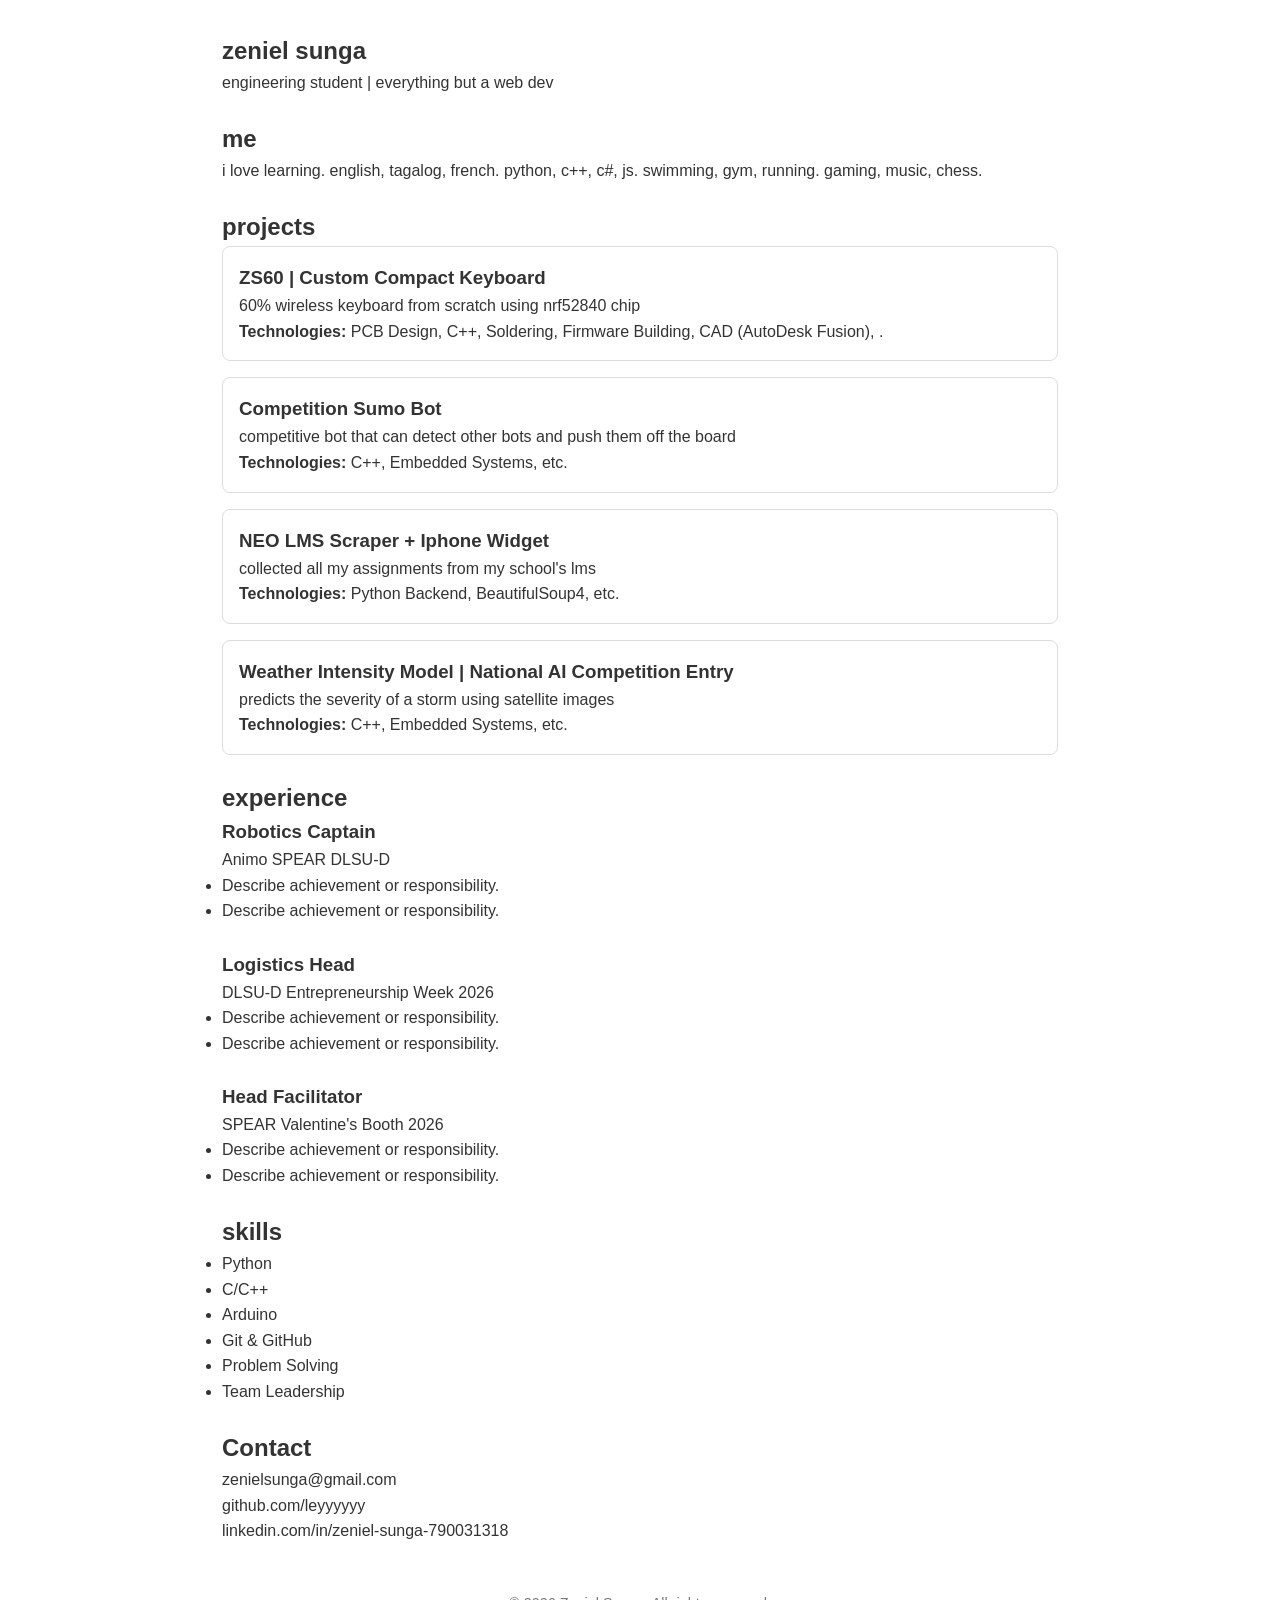
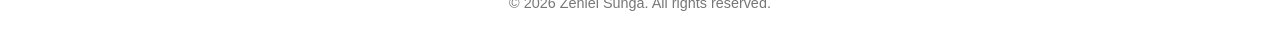
==== index.html @ 620a09bf "overhaul" ====
<!DOCTYPE html>
<html lang="en">
<head>
    <meta charset="UTF-8">
    <meta name="viewport" content="width=device-width, initial-scale=1.0">
    <title>zen sunga</title>
    <link rel="icon" type="image/x-icon" href="images\dinosaur.webp">

    <style>
        * {
            margin: 0;
            padding: 0;
            box-sizing: border-box;
        }

        body {
            font-family: Arial, sans-serif;
            line-height: 1.6;
            max-width: 900px;
            margin: auto;
            padding: 2rem;
            color: #333;
        }

        nav {
            margin-bottom: 2rem;
        }

        nav a {
            margin-right: 1rem;
            text-decoration: none;
            color: #0066cc;
        }

        section {
            margin-bottom: 1.5rem;
        }

        /* h1, h2 {
            margin-bottom: 0rem;
        } */

        .project {
            border: 1px solid #ddd;
            padding: 1rem;
            margin-bottom: 1rem;
            border-radius: 8px;
        }

        footer {
            margin-top: 3rem;
            text-align: center;
            color: #777;
            font-size: 0.9rem;
        }
    </style>
</head>
<body>

    <section>
        <h1>zeniel sunga</h1>
        <p>engineering student | everything but a web dev</p>
    </section>

    <!-- <nav>
        <a href="#about">About</a>
        <a href="#projects">Projects</a>
        <a href="#experience">Experience</a>
        <a href="#skills">Skills</a>
        <a href="#contact">Contact</a>
    </nav> -->

    <section id="about">
        <h2>me</h2>
        <p>
            i love learning. english, tagalog, french. python, c++, c#, js. swimming, gym, running. gaming, music, chess.
        </p>
    </section>

    <section id="projects">
        <h2>projects</h2>

        <div class="project">
            <h3>ZS60 | Custom Compact Keyboard</h3>
            <p>
                60% wireless keyboard from scratch using nrf52840 chip
            </p>
            <p><strong>Technologies:</strong> PCB Design, C++, Soldering, Firmware Building, CAD (AutoDesk Fusion), .</p>
        </div>

        <div class="project">
            <h3>Competition Sumo Bot</h3>
            <p>
                competitive bot that can detect other bots and push them off the board 
            </p>
            <p><strong>Technologies:</strong> C++, Embedded Systems, etc.</p>
        </div>
        
        <div class="project">
            <h3>NEO LMS Scraper + Iphone Widget </h3>
            <p>
                collected all my assignments from my school's lms
            </p>
            <p><strong>Technologies:</strong> Python Backend, BeautifulSoup4, etc.</p>
        </div>
        
        <div class="project">
            <h3>Weather Intensity Model | National AI Competition Entry</h3>
            <p>
                predicts the severity of a storm using satellite images
            </p>
            <p><strong>Technologies:</strong> C++, Embedded Systems, etc.</p>
        </div>
    </section>

    <section id="experience">
        <h2>experience</h2>


        <h3>Robotics Captain</h3>
        <p>Animo SPEAR DLSU-D</p>
        <ul>
            <li>Describe achievement or responsibility.</li>
            <li>Describe achievement or responsibility.</li>
        </ul>

        <br>

        <h3>Logistics Head</h3>
        <p>DLSU-D Entrepreneurship Week 2026</p>
        <ul>
            <li>Describe achievement or responsibility.</li>
            <li>Describe achievement or responsibility.</li>
        </ul>

        <br>

        <h3>Head Facilitator</h3>
        <p>SPEAR Valentine's Booth 2026</p>
        <ul>
            <li>Describe achievement or responsibility.</li>
            <li>Describe achievement or responsibility.</li>
        </ul>
    </section>

    <section id="skills">
        <h2>skills</h2>

        <ul>
            <li>Python</li>
            <li>C/C++</li>
            <li>Arduino</li>
            <li>Git & GitHub</li>
            <li>Problem Solving</li>
            <li>Team Leadership</li>
        </ul>
    </section>

    <section id="contact">
        <h2>Contact</h2>

        <p>zenielsunga@gmail.com</p>
        <p>github.com/leyyyyyy</p>
        <p>linkedin.com/in/zeniel-sunga-790031318</p>
    </section>

    <footer>
        <p>&copy; 2026 Zeniel Sunga. All rights reserved.</p>
    </footer>

</body>
</html>
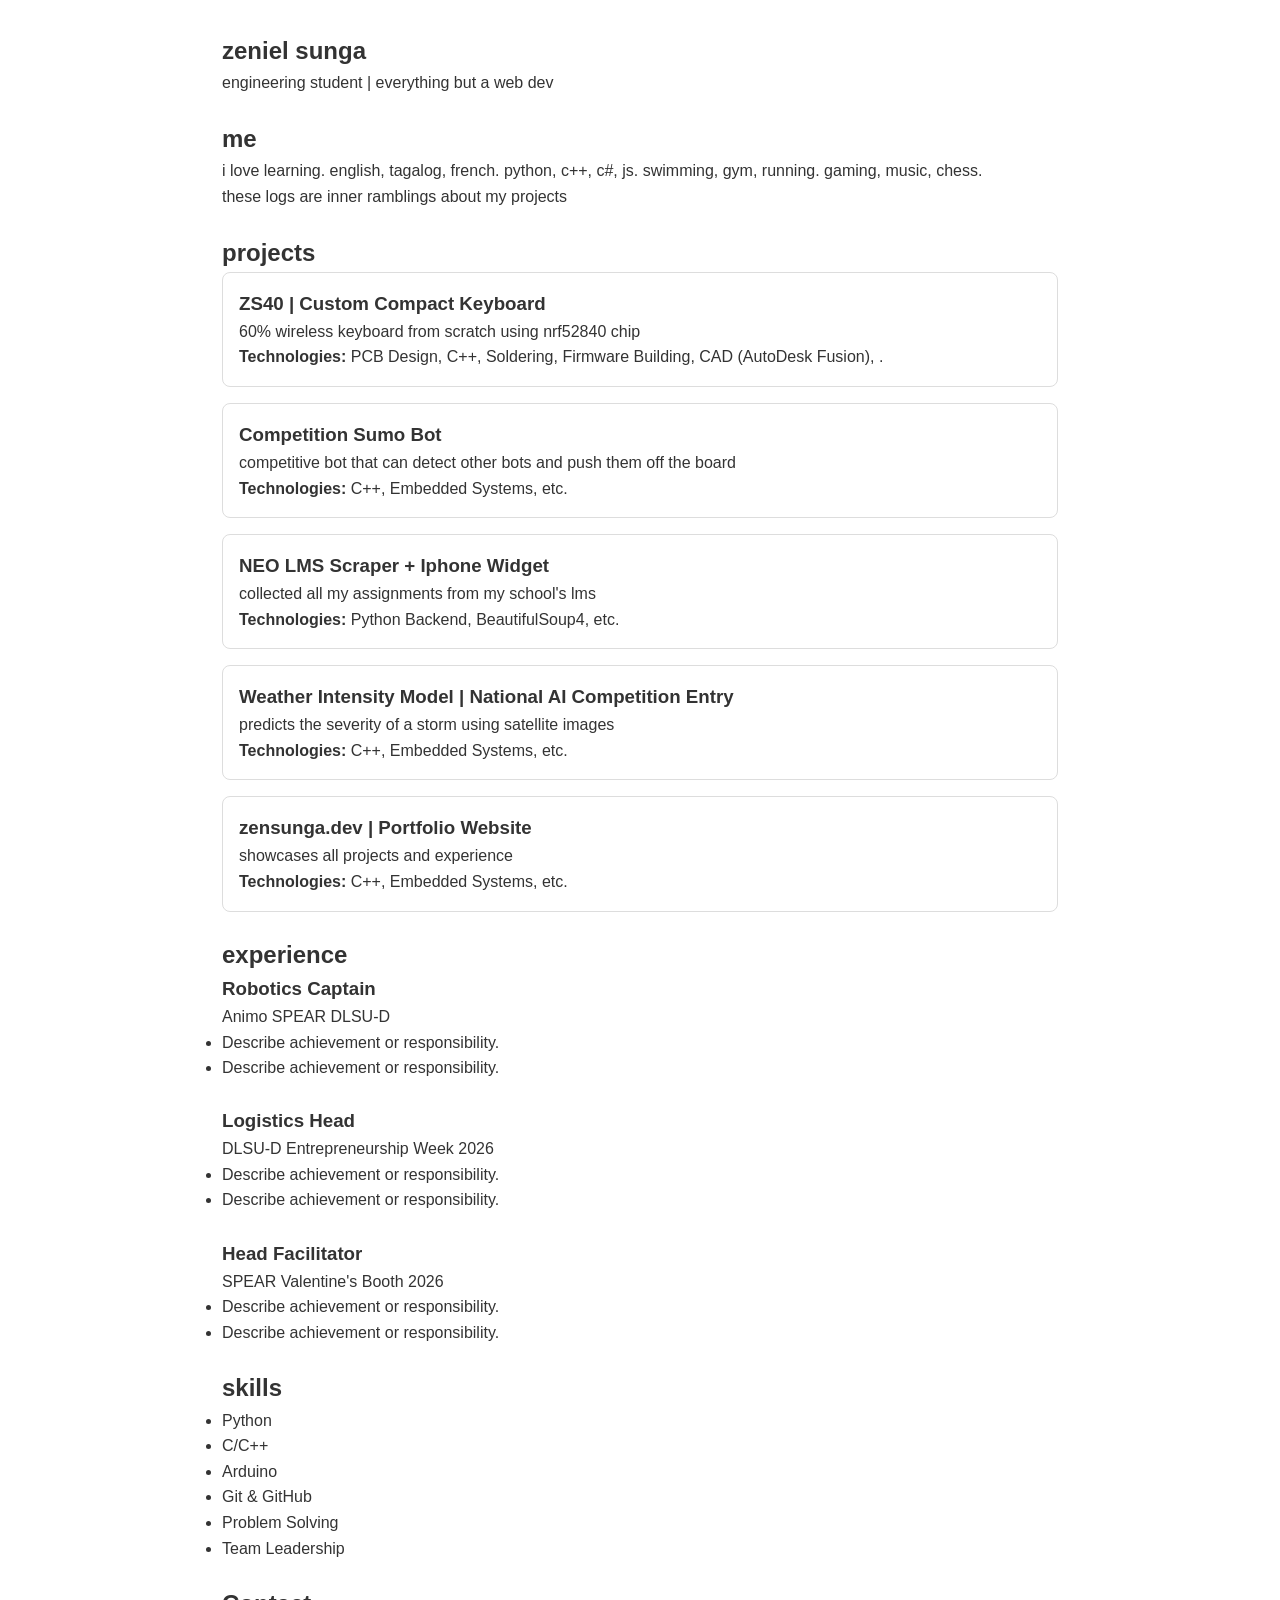
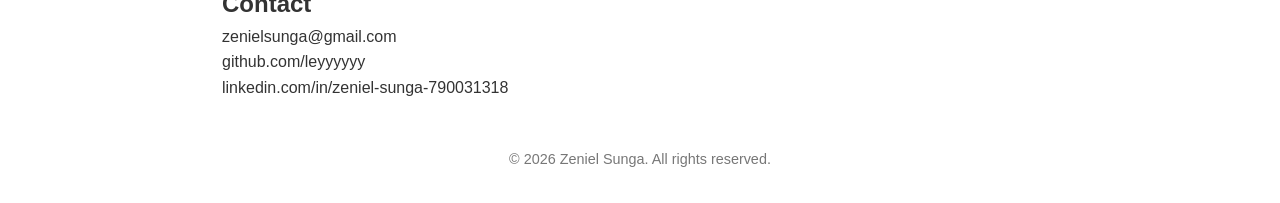
==== commit b61a7b48: "Created Project Page" ====
--- a/index.html
+++ b/index.html
@@ -5,55 +5,8 @@
     <meta name="viewport" content="width=device-width, initial-scale=1.0">
     <title>zen sunga</title>
     <link rel="icon" type="image/x-icon" href="images\dinosaur.webp">
-
-    <style>
-        * {
-            margin: 0;
-            padding: 0;
-            box-sizing: border-box;
-        }
-
-        body {
-            font-family: Arial, sans-serif;
-            line-height: 1.6;
-            max-width: 900px;
-            margin: auto;
-            padding: 2rem;
-            color: #333;
-        }
-
-        nav {
-            margin-bottom: 2rem;
-        }
-
-        nav a {
-            margin-right: 1rem;
-            text-decoration: none;
-            color: #0066cc;
-        }
-
-        section {
-            margin-bottom: 1.5rem;
-        }
-
-        /* h1, h2 {
-            margin-bottom: 0rem;
-        } */
-
-        .project {
-            border: 1px solid #ddd;
-            padding: 1rem;
-            margin-bottom: 1rem;
-            border-radius: 8px;
-        }
-
-        footer {
-            margin-top: 3rem;
-            text-align: center;
-            color: #777;
-            font-size: 0.9rem;
-        }
-    </style>
+    <link rel="stylesheet" href="style.css">
+    
 </head>
 <body>
 
@@ -74,6 +27,11 @@
         <h2>me</h2>
         <p>
             i love learning. english, tagalog, french. python, c++, c#, js. swimming, gym, running. gaming, music, chess.
+
+            
+            <br>
+
+            these logs are inner ramblings about my projects
         </p>
     </section>
 
@@ -81,7 +39,7 @@
         <h2>projects</h2>
 
         <div class="project">
-            <h3>ZS60 | Custom Compact Keyboard</h3>
+            <a href="projects/zs40/zs40.html"><h3>ZS40 | Custom Compact Keyboard</h3></a>
             <p>
                 60% wireless keyboard from scratch using nrf52840 chip
             </p>
@@ -108,6 +66,14 @@
             <h3>Weather Intensity Model | National AI Competition Entry</h3>
             <p>
                 predicts the severity of a storm using satellite images
+            </p>
+            <p><strong>Technologies:</strong> C++, Embedded Systems, etc.</p>
+        </div>
+
+        <div class="project">
+            <a href="projects/portfolio.html"><h3>zensunga.dev | Portfolio Website</h3></a>
+            <p>
+                showcases all projects and experience
             </p>
             <p><strong>Technologies:</strong> C++, Embedded Systems, etc.</p>
         </div>
--- a/style.css
+++ b/style.css
@@ -0,0 +1,50 @@
+* {
+            margin: 0;
+            padding: 0;
+            box-sizing: border-box;
+        }
+
+        body {
+            font-family: Arial, sans-serif;
+            line-height: 1.6;
+            max-width: 900px;
+            margin: auto;
+            padding: 2rem;
+            color: #333;
+        }
+
+        nav {
+            margin-bottom: 2rem;
+        }
+
+        nav a {
+            margin-right: 1rem;
+            text-decoration: none;
+            color: #0066cc;
+        }
+
+        section {
+            margin-bottom: 1.5rem;
+        }
+
+        /* h1, h2 {
+            margin-bottom: 0rem;
+        } */
+
+        .project {
+            border: 1px solid #ddd;
+            padding: 1rem;
+            margin-bottom: 1rem;
+            border-radius: 8px;
+        }
+
+        footer {
+            margin-top: 3rem;
+            text-align: center;
+            color: #777;
+            font-size: 0.9rem;
+        }
+        a {
+            color: #333;
+            text-decoration-line: none;
+        }
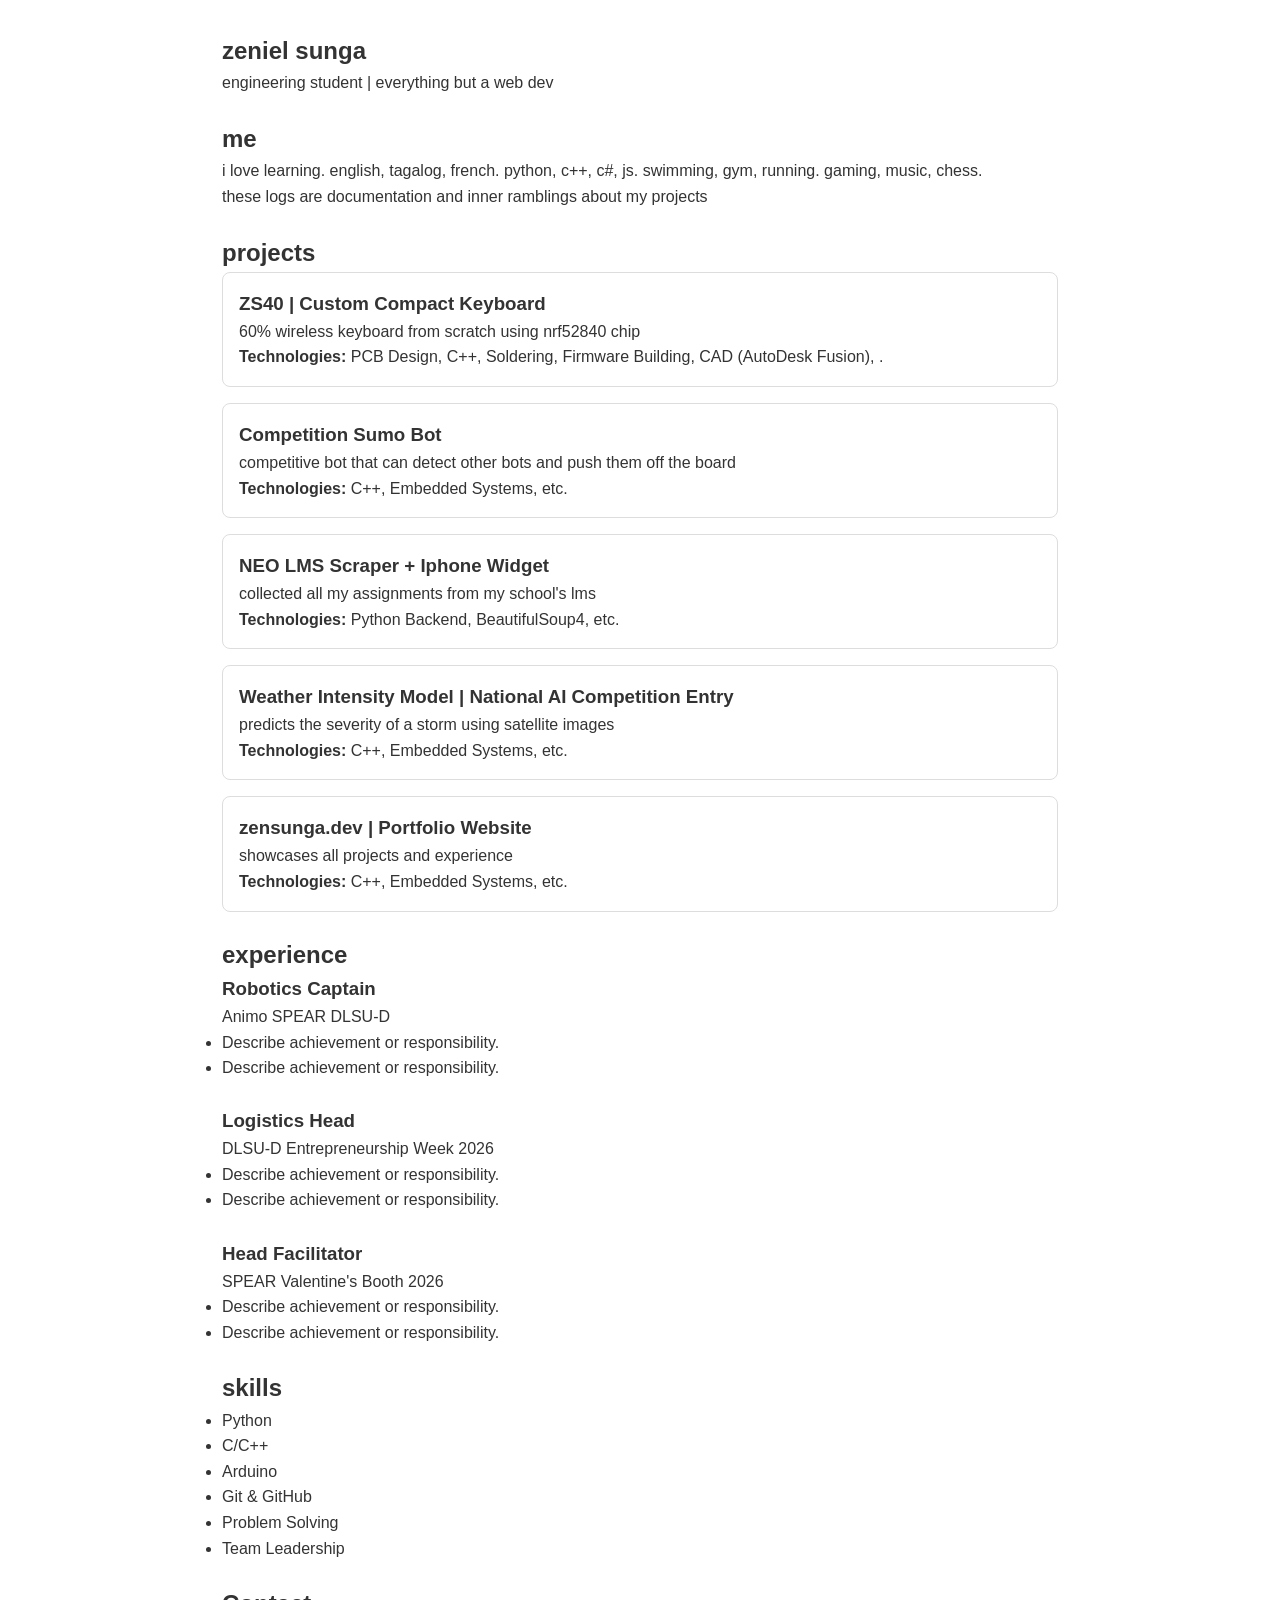
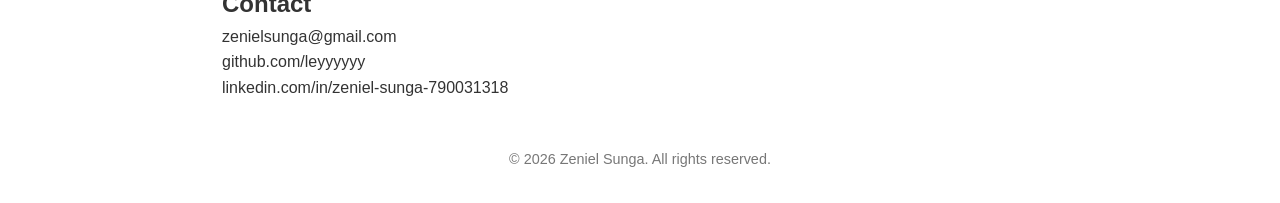
==== commit b9e0aa37: "schematics log" ====
--- a/index.html
+++ b/index.html
@@ -31,7 +31,7 @@
             
             <br>
 
-            these logs are inner ramblings about my projects
+            these logs are documentation and inner ramblings about my projects
         </p>
     </section>
 
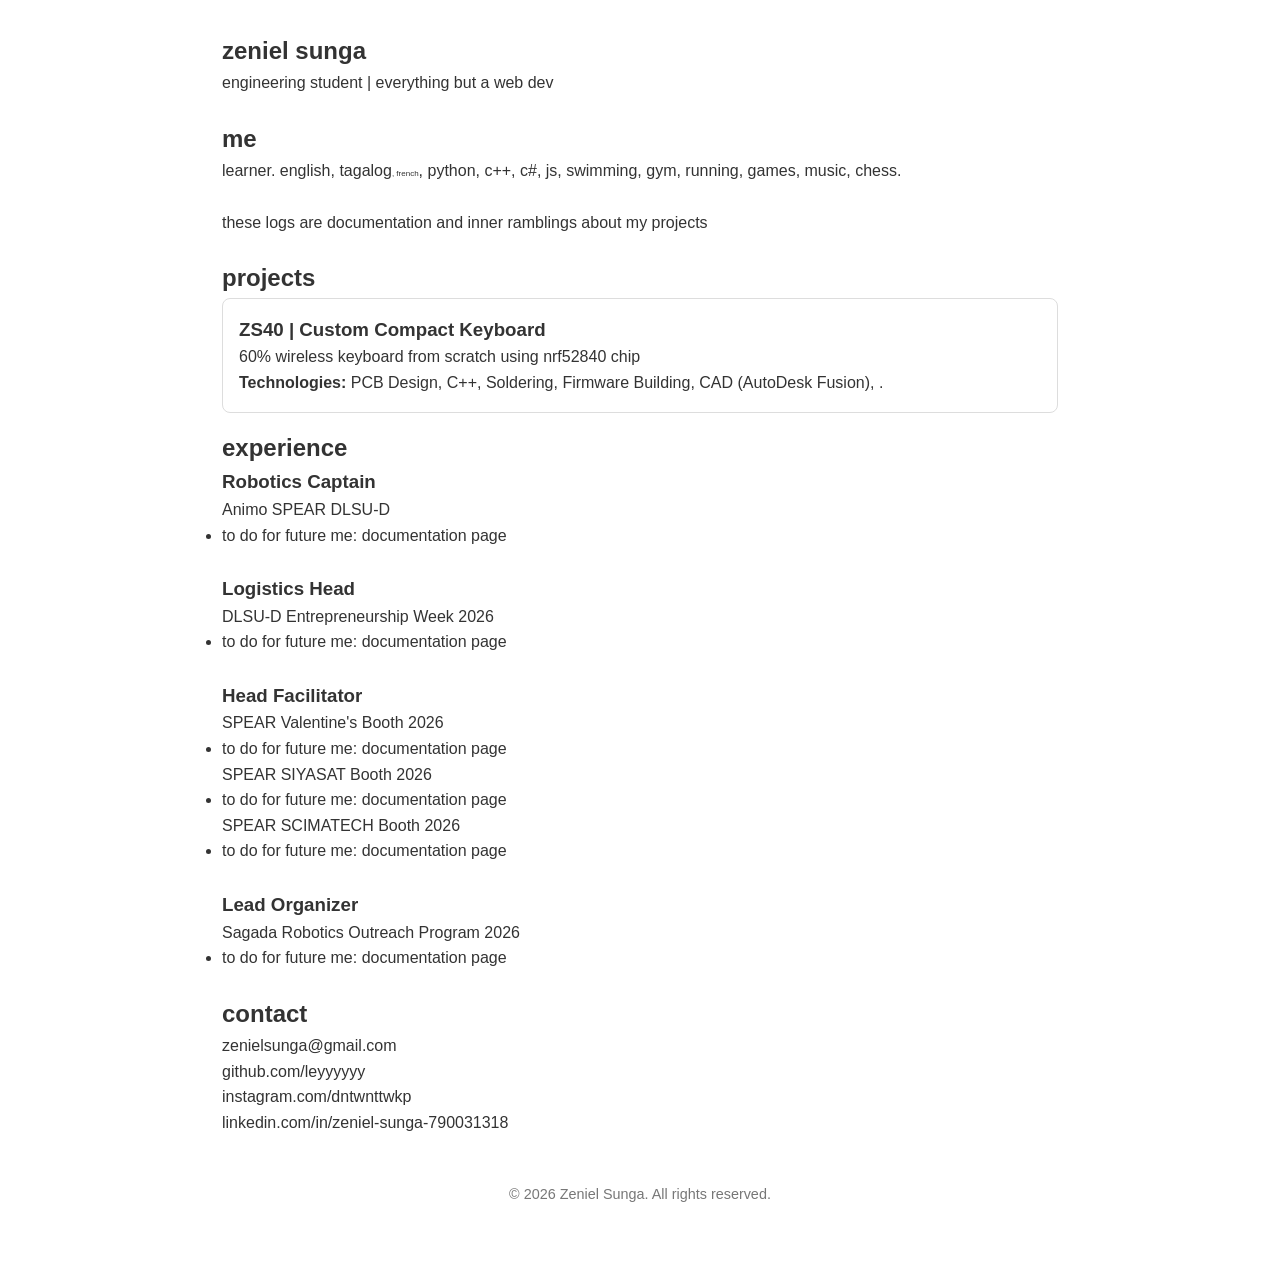
==== commit 321a1425: "cleaned up front page" ====
--- a/index.html
+++ b/index.html
@@ -26,9 +26,10 @@
     <section id="about">
         <h2>me</h2>
         <p>
-            i love learning. english, tagalog, french. python, c++, c#, js. swimming, gym, running. gaming, music, chess.
+            learner. english, tagalog<span style="font-size: 0.5rem;">, french</span>, python, c++, c#, js, swimming, gym, running, games, music, chess.
 
             
+            <br>
             <br>
 
             these logs are documentation and inner ramblings about my projects
@@ -45,7 +46,7 @@
             </p>
             <p><strong>Technologies:</strong> PCB Design, C++, Soldering, Firmware Building, CAD (AutoDesk Fusion), .</p>
         </div>
-
+<!-- 
         <div class="project">
             <h3>Competition Sumo Bot</h3>
             <p>
@@ -77,7 +78,7 @@
             </p>
             <p><strong>Technologies:</strong> C++, Embedded Systems, etc.</p>
         </div>
-    </section>
+    </section> -->
 
     <section id="experience">
         <h2>experience</h2>
@@ -86,17 +87,14 @@
         <h3>Robotics Captain</h3>
         <p>Animo SPEAR DLSU-D</p>
         <ul>
-            <li>Describe achievement or responsibility.</li>
-            <li>Describe achievement or responsibility.</li>
+            <li>to do for future me: documentation page</li>
         </ul>
-
         <br>
 
         <h3>Logistics Head</h3>
         <p>DLSU-D Entrepreneurship Week 2026</p>
         <ul>
-            <li>Describe achievement or responsibility.</li>
-            <li>Describe achievement or responsibility.</li>
+            <li>to do for future me: documentation page</li>
         </ul>
 
         <br>
@@ -104,11 +102,25 @@
         <h3>Head Facilitator</h3>
         <p>SPEAR Valentine's Booth 2026</p>
         <ul>
-            <li>Describe achievement or responsibility.</li>
-            <li>Describe achievement or responsibility.</li>
+            <li>to do for future me: documentation page</li>
         </ul>
+        <p>SPEAR SIYASAT Booth 2026</p>
+        <ul>
+            <li>to do for future me: documentation page</li>
+        </ul>
+        <p>SPEAR SCIMATECH Booth 2026</p>
+        <ul>
+            <li>to do for future me: documentation page</li>
+        </ul>
+        <br>
+        <h3>Lead Organizer</h3>
+        <p>Sagada Robotics Outreach Program 2026</p>
+        <ul>
+            <li>to do for future me: documentation page</li>
+        </ul>
+        
     </section>
-
+<!-- 
     <section id="skills">
         <h2>skills</h2>
 
@@ -120,13 +132,14 @@
             <li>Problem Solving</li>
             <li>Team Leadership</li>
         </ul>
-    </section>
+    </section> -->
 
     <section id="contact">
-        <h2>Contact</h2>
+        <h2>contact</h2>
 
         <p>zenielsunga@gmail.com</p>
         <p>github.com/leyyyyyy</p>
+        <p>instagram.com/dntwnttwkp</p>
         <p>linkedin.com/in/zeniel-sunga-790031318</p>
     </section>
 
